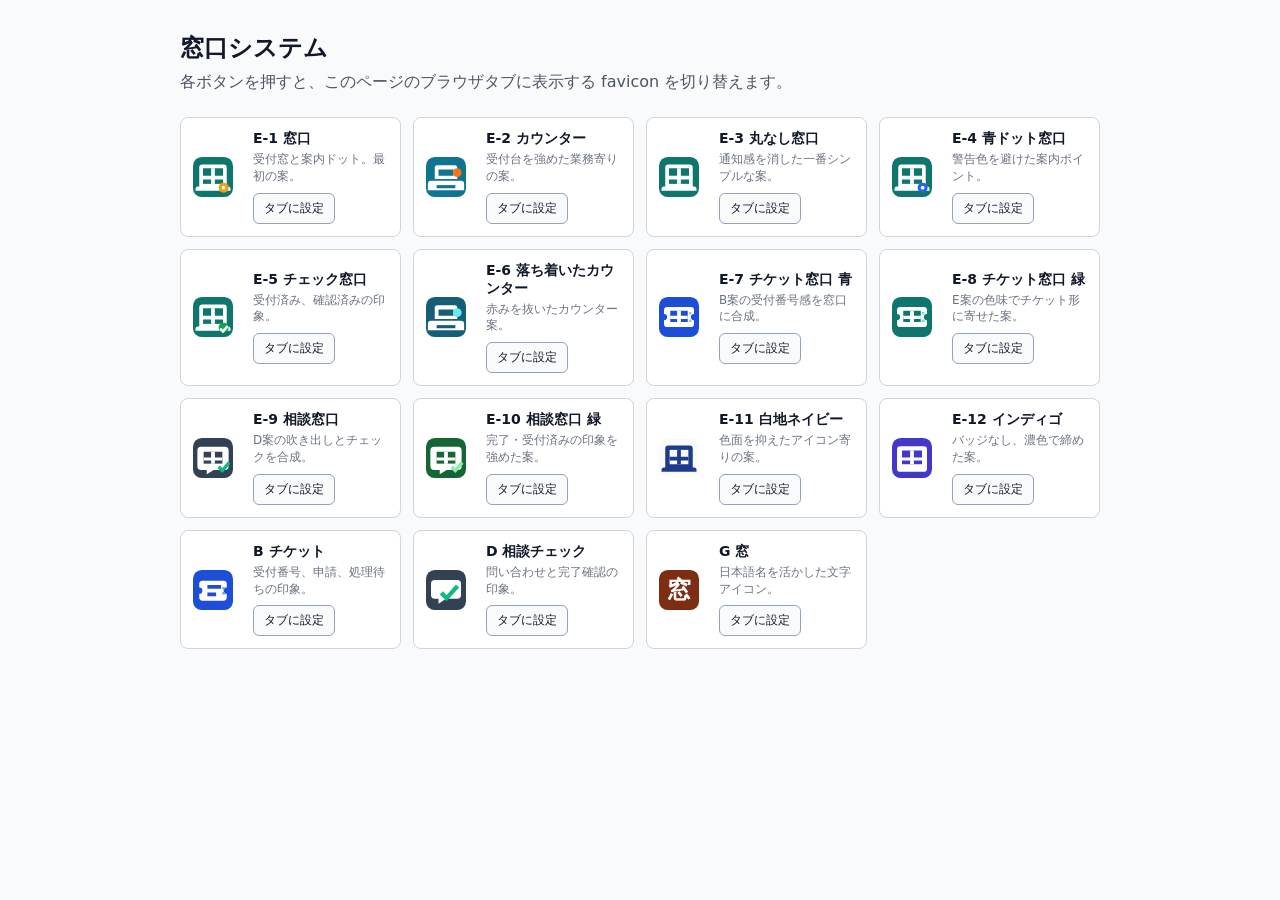
==== madoguchi-favicon/tab-favicon-sample.html @ e699e1a5 "Add Madoguchi favicon assets" ====
<!doctype html>
<html lang="ja">
  <head>
    <meta charset="utf-8">
    <meta name="viewport" content="width=device-width, initial-scale=1">
    <title>窓口システム favicon サンプル</title>
    <link id="favicon-svg" rel="icon" href="./madoguchi-favicon.svg" type="image/svg+xml">
    <link id="favicon-png" rel="icon" href="./madoguchi-favicon-32.png" sizes="32x32" type="image/png">
    <style>
      :root {
        color-scheme: light;
        font-family: system-ui, -apple-system, BlinkMacSystemFont, "Segoe UI", sans-serif;
        background: #f8fafc;
        color: #111827;
      }

      body {
        margin: 0;
      }

      main {
        max-width: 920px;
        margin: 0 auto;
        padding: 32px 20px;
      }

      h1 {
        margin: 0 0 8px;
        font-size: 24px;
        letter-spacing: 0;
      }

      p {
        margin: 0 0 24px;
        color: #4b5563;
      }

      .grid {
        display: grid;
        grid-template-columns: repeat(auto-fit, minmax(220px, 1fr));
        gap: 12px;
      }

      .option {
        display: grid;
        grid-template-columns: 48px 1fr;
        align-items: center;
        gap: 12px;
        padding: 12px;
        border: 1px solid #d1d5db;
        background: #ffffff;
        border-radius: 8px;
      }

      .option img {
        width: 40px;
        height: 40px;
      }

      .option strong {
        display: block;
        margin-bottom: 3px;
        font-size: 14px;
      }

      .option span {
        display: block;
        color: #6b7280;
        font-size: 12px;
        line-height: 1.4;
      }

      button {
        margin-top: 8px;
        border: 1px solid #94a3b8;
        background: #f8fafc;
        color: #111827;
        border-radius: 6px;
        padding: 6px 10px;
        font: inherit;
        font-size: 12px;
        cursor: pointer;
      }

      button:hover {
        background: #e5e7eb;
      }
    </style>
  </head>
  <body>
    <main>
      <h1>窓口システム</h1>
      <p>各ボタンを押すと、このページのブラウザタブに表示する favicon を切り替えます。</p>

      <section class="grid" aria-label="favicon options">
        <article class="option">
          <img src="./madoguchi-favicon.svg" alt="">
          <div>
            <strong>E-1 窓口</strong>
            <span>受付窓と案内ドット。最初の案。</span>
            <button type="button" data-favicon="./madoguchi-favicon.svg">タブに設定</button>
          </div>
        </article>
        <article class="option">
          <img src="./madoguchi-counter.svg" alt="">
          <div>
            <strong>E-2 カウンター</strong>
            <span>受付台を強めた業務寄りの案。</span>
            <button type="button" data-favicon="./madoguchi-counter.svg">タブに設定</button>
          </div>
        </article>
        <article class="option">
          <img src="./madoguchi-window-clean.svg" alt="">
          <div>
            <strong>E-3 丸なし窓口</strong>
            <span>通知感を消した一番シンプルな案。</span>
            <button type="button" data-favicon="./madoguchi-window-clean.svg">タブに設定</button>
          </div>
        </article>
        <article class="option">
          <img src="./madoguchi-window-blue-dot.svg" alt="">
          <div>
            <strong>E-4 青ドット窓口</strong>
            <span>警告色を避けた案内ポイント。</span>
            <button type="button" data-favicon="./madoguchi-window-blue-dot.svg">タブに設定</button>
          </div>
        </article>
        <article class="option">
          <img src="./madoguchi-window-check.svg" alt="">
          <div>
            <strong>E-5 チェック窓口</strong>
            <span>受付済み、確認済みの印象。</span>
            <button type="button" data-favicon="./madoguchi-window-check.svg">タブに設定</button>
          </div>
        </article>
        <article class="option">
          <img src="./madoguchi-counter-calm.svg" alt="">
          <div>
            <strong>E-6 落ち着いたカウンター</strong>
            <span>赤みを抜いたカウンター案。</span>
            <button type="button" data-favicon="./madoguchi-counter-calm.svg">タブに設定</button>
          </div>
        </article>
        <article class="option">
          <img src="./madoguchi-window-ticket-blue.svg" alt="">
          <div>
            <strong>E-7 チケット窓口 青</strong>
            <span>B案の受付番号感を窓口に合成。</span>
            <button type="button" data-favicon="./madoguchi-window-ticket-blue.svg">タブに設定</button>
          </div>
        </article>
        <article class="option">
          <img src="./madoguchi-window-ticket-teal.svg" alt="">
          <div>
            <strong>E-8 チケット窓口 緑</strong>
            <span>E案の色味でチケット形に寄せた案。</span>
            <button type="button" data-favicon="./madoguchi-window-ticket-teal.svg">タブに設定</button>
          </div>
        </article>
        <article class="option">
          <img src="./madoguchi-window-chat-slate.svg" alt="">
          <div>
            <strong>E-9 相談窓口</strong>
            <span>D案の吹き出しとチェックを合成。</span>
            <button type="button" data-favicon="./madoguchi-window-chat-slate.svg">タブに設定</button>
          </div>
        </article>
        <article class="option">
          <img src="./madoguchi-window-chat-green.svg" alt="">
          <div>
            <strong>E-10 相談窓口 緑</strong>
            <span>完了・受付済みの印象を強めた案。</span>
            <button type="button" data-favicon="./madoguchi-window-chat-green.svg">タブに設定</button>
          </div>
        </article>
        <article class="option">
          <img src="./madoguchi-window-outline-navy.svg" alt="">
          <div>
            <strong>E-11 白地ネイビー</strong>
            <span>色面を抑えたアイコン寄りの案。</span>
            <button type="button" data-favicon="./madoguchi-window-outline-navy.svg">タブに設定</button>
          </div>
        </article>
        <article class="option">
          <img src="./madoguchi-window-solid-indigo.svg" alt="">
          <div>
            <strong>E-12 インディゴ</strong>
            <span>バッジなし、濃色で締めた案。</span>
            <button type="button" data-favicon="./madoguchi-window-solid-indigo.svg">タブに設定</button>
          </div>
        </article>
        <article class="option">
          <img src="./madoguchi-ticket.svg" alt="">
          <div>
            <strong>B チケット</strong>
            <span>受付番号、申請、処理待ちの印象。</span>
            <button type="button" data-favicon="./madoguchi-ticket.svg">タブに設定</button>
          </div>
        </article>
        <article class="option">
          <img src="./madoguchi-chat-check.svg" alt="">
          <div>
            <strong>D 相談チェック</strong>
            <span>問い合わせと完了確認の印象。</span>
            <button type="button" data-favicon="./madoguchi-chat-check.svg">タブに設定</button>
          </div>
        </article>
        <article class="option">
          <img src="./madoguchi-kanji.svg" alt="">
          <div>
            <strong>G 窓</strong>
            <span>日本語名を活かした文字アイコン。</span>
            <button type="button" data-favicon="./madoguchi-kanji.svg">タブに設定</button>
          </div>
        </article>
      </section>
    </main>
    <script>
      const faviconSvg = document.querySelector("#favicon-svg");
      const faviconPng = document.querySelector("#favicon-png");

      document.querySelectorAll("[data-favicon]").forEach((button) => {
        button.addEventListener("click", () => {
          faviconSvg.href = button.dataset.favicon;
          faviconPng.rel = "alternate icon";
        });
      });
    </script>
  </body>
</html>
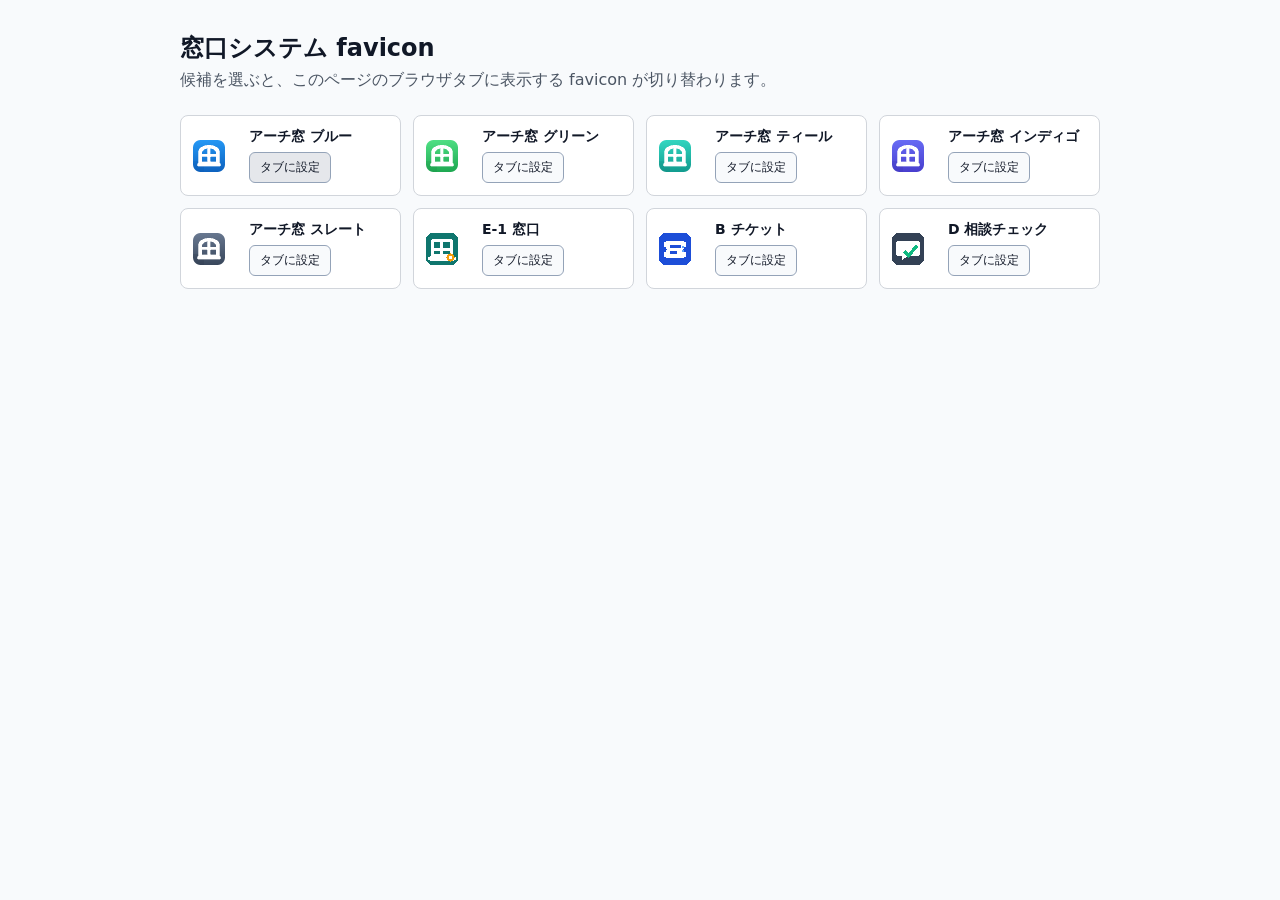
==== commit 4e2c20f1: "Add favicon switcher sample" ====
--- a/madoguchi-favicon/tab-favicon-sample.html
+++ b/madoguchi-favicon/tab-favicon-sample.html
@@ -4,8 +4,7 @@
     <meta charset="utf-8">
     <meta name="viewport" content="width=device-width, initial-scale=1">
     <title>窓口システム favicon サンプル</title>
-    <link id="favicon-svg" rel="icon" href="./madoguchi-favicon.svg" type="image/svg+xml">
-    <link id="favicon-png" rel="icon" href="./madoguchi-favicon-32.png" sizes="32x32" type="image/png">
+    <link id="favicon" rel="icon" href="./madoguchi-arch-window-blue-32.png" sizes="32x32" type="image/png">
     <style>
       :root {
         color-scheme: light;
@@ -25,7 +24,7 @@
       }
 
       h1 {
-        margin: 0 0 8px;
+        margin: 0 0 6px;
         font-size: 24px;
         letter-spacing: 0;
       }
@@ -37,192 +36,124 @@
 
       .grid {
         display: grid;
-        grid-template-columns: repeat(auto-fit, minmax(220px, 1fr));
+        grid-template-columns: repeat(auto-fit, minmax(210px, 1fr));
         gap: 12px;
       }
 
       .option {
         display: grid;
-        grid-template-columns: 48px 1fr;
+        grid-template-columns: 44px 1fr;
         align-items: center;
         gap: 12px;
         padding: 12px;
         border: 1px solid #d1d5db;
+        border-radius: 8px;
         background: #ffffff;
-        border-radius: 8px;
       }
 
       .option img {
-        width: 40px;
-        height: 40px;
+        width: 32px;
+        height: 32px;
+        image-rendering: auto;
       }
 
       .option strong {
         display: block;
-        margin-bottom: 3px;
+        margin-bottom: 6px;
         font-size: 14px;
       }
 
-      .option span {
-        display: block;
-        color: #6b7280;
+      button {
+        border: 1px solid #94a3b8;
+        border-radius: 6px;
+        background: #f8fafc;
+        color: #111827;
+        cursor: pointer;
+        font: inherit;
         font-size: 12px;
-        line-height: 1.4;
+        padding: 6px 10px;
       }
 
-      button {
-        margin-top: 8px;
-        border: 1px solid #94a3b8;
-        background: #f8fafc;
-        color: #111827;
-        border-radius: 6px;
-        padding: 6px 10px;
-        font: inherit;
-        font-size: 12px;
-        cursor: pointer;
-      }
-
-      button:hover {
+      button:hover,
+      button[aria-pressed="true"] {
         background: #e5e7eb;
       }
     </style>
   </head>
   <body>
     <main>
-      <h1>窓口システム</h1>
-      <p>各ボタンを押すと、このページのブラウザタブに表示する favicon を切り替えます。</p>
+      <h1>窓口システム favicon</h1>
+      <p>候補を選ぶと、このページのブラウザタブに表示する favicon が切り替わります。</p>
 
-      <section class="grid" aria-label="favicon options">
+      <section class="grid" aria-label="favicon candidates">
         <article class="option">
-          <img src="./madoguchi-favicon.svg" alt="">
+          <img src="./madoguchi-arch-window-blue-32.png" alt="">
           <div>
-            <strong>E-1 窓口</strong>
-            <span>受付窓と案内ドット。最初の案。</span>
-            <button type="button" data-favicon="./madoguchi-favicon.svg">タブに設定</button>
+            <strong>アーチ窓 ブルー</strong>
+            <button type="button" data-favicon="./madoguchi-arch-window-blue-32.png" aria-pressed="true">タブに設定</button>
           </div>
         </article>
         <article class="option">
-          <img src="./madoguchi-counter.svg" alt="">
+          <img src="./madoguchi-arch-window-green-32.png" alt="">
           <div>
-            <strong>E-2 カウンター</strong>
-            <span>受付台を強めた業務寄りの案。</span>
-            <button type="button" data-favicon="./madoguchi-counter.svg">タブに設定</button>
+            <strong>アーチ窓 グリーン</strong>
+            <button type="button" data-favicon="./madoguchi-arch-window-green-32.png" aria-pressed="false">タブに設定</button>
           </div>
         </article>
         <article class="option">
-          <img src="./madoguchi-window-clean.svg" alt="">
+          <img src="./madoguchi-arch-window-teal-32.png" alt="">
           <div>
-            <strong>E-3 丸なし窓口</strong>
-            <span>通知感を消した一番シンプルな案。</span>
-            <button type="button" data-favicon="./madoguchi-window-clean.svg">タブに設定</button>
+            <strong>アーチ窓 ティール</strong>
+            <button type="button" data-favicon="./madoguchi-arch-window-teal-32.png" aria-pressed="false">タブに設定</button>
           </div>
         </article>
         <article class="option">
-          <img src="./madoguchi-window-blue-dot.svg" alt="">
+          <img src="./madoguchi-arch-window-indigo-32.png" alt="">
           <div>
-            <strong>E-4 青ドット窓口</strong>
-            <span>警告色を避けた案内ポイント。</span>
-            <button type="button" data-favicon="./madoguchi-window-blue-dot.svg">タブに設定</button>
+            <strong>アーチ窓 インディゴ</strong>
+            <button type="button" data-favicon="./madoguchi-arch-window-indigo-32.png" aria-pressed="false">タブに設定</button>
           </div>
         </article>
         <article class="option">
-          <img src="./madoguchi-window-check.svg" alt="">
+          <img src="./madoguchi-arch-window-slate-32.png" alt="">
           <div>
-            <strong>E-5 チェック窓口</strong>
-            <span>受付済み、確認済みの印象。</span>
-            <button type="button" data-favicon="./madoguchi-window-check.svg">タブに設定</button>
+            <strong>アーチ窓 スレート</strong>
+            <button type="button" data-favicon="./madoguchi-arch-window-slate-32.png" aria-pressed="false">タブに設定</button>
           </div>
         </article>
         <article class="option">
-          <img src="./madoguchi-counter-calm.svg" alt="">
+          <img src="./madoguchi-e1-window-32.png" alt="">
           <div>
-            <strong>E-6 落ち着いたカウンター</strong>
-            <span>赤みを抜いたカウンター案。</span>
-            <button type="button" data-favicon="./madoguchi-counter-calm.svg">タブに設定</button>
+            <strong>E-1 窓口</strong>
+            <button type="button" data-favicon="./madoguchi-e1-window-32.png" aria-pressed="false">タブに設定</button>
           </div>
         </article>
         <article class="option">
-          <img src="./madoguchi-window-ticket-blue.svg" alt="">
+          <img src="./madoguchi-b-ticket-32.png" alt="">
           <div>
-            <strong>E-7 チケット窓口 青</strong>
-            <span>B案の受付番号感を窓口に合成。</span>
-            <button type="button" data-favicon="./madoguchi-window-ticket-blue.svg">タブに設定</button>
+            <strong>B チケット</strong>
+            <button type="button" data-favicon="./madoguchi-b-ticket-32.png" aria-pressed="false">タブに設定</button>
           </div>
         </article>
         <article class="option">
-          <img src="./madoguchi-window-ticket-teal.svg" alt="">
-          <div>
-            <strong>E-8 チケット窓口 緑</strong>
-            <span>E案の色味でチケット形に寄せた案。</span>
-            <button type="button" data-favicon="./madoguchi-window-ticket-teal.svg">タブに設定</button>
-          </div>
-        </article>
-        <article class="option">
-          <img src="./madoguchi-window-chat-slate.svg" alt="">
-          <div>
-            <strong>E-9 相談窓口</strong>
-            <span>D案の吹き出しとチェックを合成。</span>
-            <button type="button" data-favicon="./madoguchi-window-chat-slate.svg">タブに設定</button>
-          </div>
-        </article>
-        <article class="option">
-          <img src="./madoguchi-window-chat-green.svg" alt="">
-          <div>
-            <strong>E-10 相談窓口 緑</strong>
-            <span>完了・受付済みの印象を強めた案。</span>
-            <button type="button" data-favicon="./madoguchi-window-chat-green.svg">タブに設定</button>
-          </div>
-        </article>
-        <article class="option">
-          <img src="./madoguchi-window-outline-navy.svg" alt="">
-          <div>
-            <strong>E-11 白地ネイビー</strong>
-            <span>色面を抑えたアイコン寄りの案。</span>
-            <button type="button" data-favicon="./madoguchi-window-outline-navy.svg">タブに設定</button>
-          </div>
-        </article>
-        <article class="option">
-          <img src="./madoguchi-window-solid-indigo.svg" alt="">
-          <div>
-            <strong>E-12 インディゴ</strong>
-            <span>バッジなし、濃色で締めた案。</span>
-            <button type="button" data-favicon="./madoguchi-window-solid-indigo.svg">タブに設定</button>
-          </div>
-        </article>
-        <article class="option">
-          <img src="./madoguchi-ticket.svg" alt="">
-          <div>
-            <strong>B チケット</strong>
-            <span>受付番号、申請、処理待ちの印象。</span>
-            <button type="button" data-favicon="./madoguchi-ticket.svg">タブに設定</button>
-          </div>
-        </article>
-        <article class="option">
-          <img src="./madoguchi-chat-check.svg" alt="">
+          <img src="./madoguchi-d-chat-check-32.png" alt="">
           <div>
             <strong>D 相談チェック</strong>
-            <span>問い合わせと完了確認の印象。</span>
-            <button type="button" data-favicon="./madoguchi-chat-check.svg">タブに設定</button>
-          </div>
-        </article>
-        <article class="option">
-          <img src="./madoguchi-kanji.svg" alt="">
-          <div>
-            <strong>G 窓</strong>
-            <span>日本語名を活かした文字アイコン。</span>
-            <button type="button" data-favicon="./madoguchi-kanji.svg">タブに設定</button>
+            <button type="button" data-favicon="./madoguchi-d-chat-check-32.png" aria-pressed="false">タブに設定</button>
           </div>
         </article>
       </section>
     </main>
     <script>
-      const faviconSvg = document.querySelector("#favicon-svg");
-      const faviconPng = document.querySelector("#favicon-png");
+      const favicon = document.querySelector("#favicon");
+      const buttons = Array.from(document.querySelectorAll("[data-favicon]"));
 
-      document.querySelectorAll("[data-favicon]").forEach((button) => {
+      buttons.forEach((button) => {
         button.addEventListener("click", () => {
-          faviconSvg.href = button.dataset.favicon;
-          faviconPng.rel = "alternate icon";
+          favicon.href = button.dataset.favicon;
+          buttons.forEach((item) => {
+            item.setAttribute("aria-pressed", String(item === button));
+          });
         });
       });
     </script>
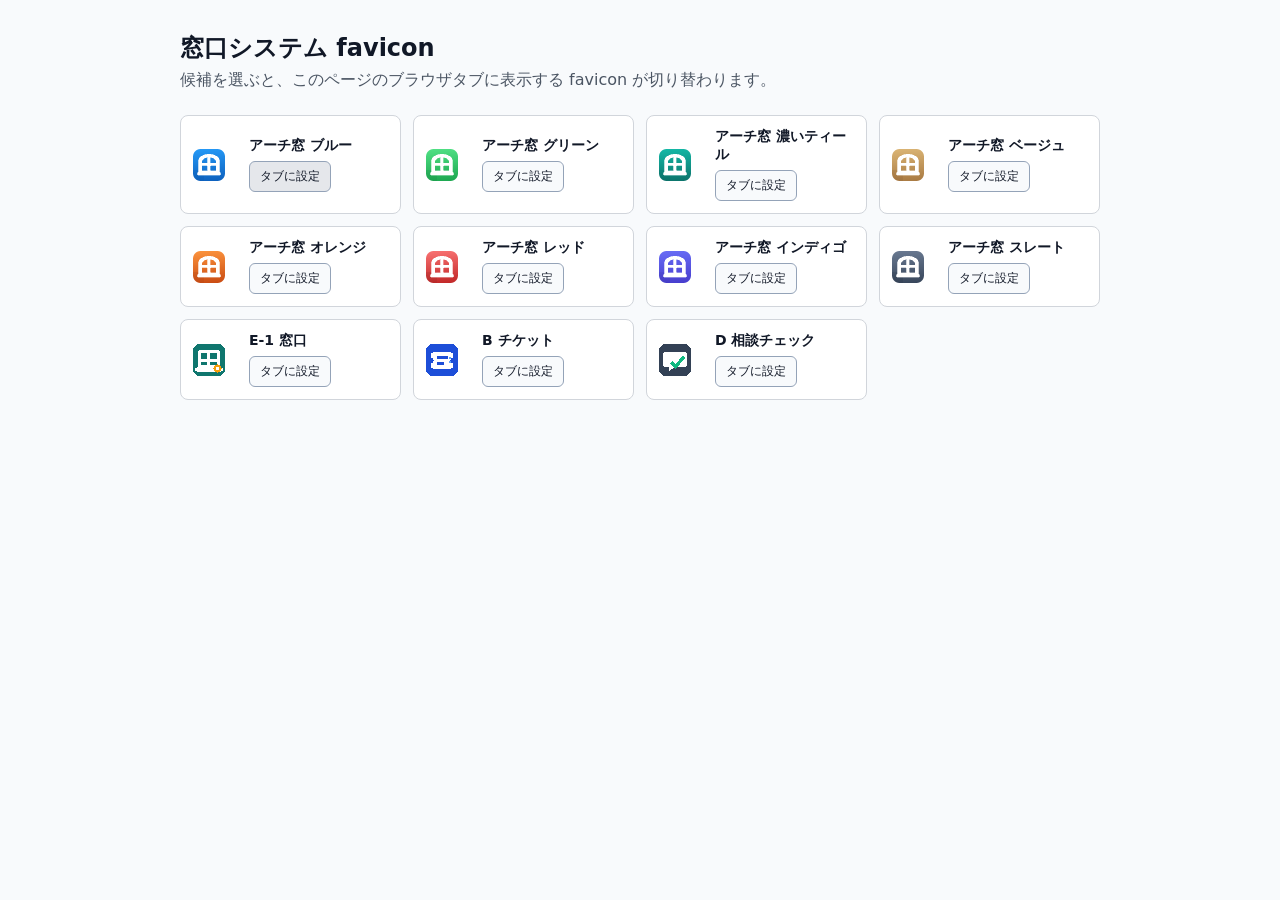
==== commit d11d573e: "Add warm favicon color variants" ====
--- a/madoguchi-favicon/tab-favicon-sample.html
+++ b/madoguchi-favicon/tab-favicon-sample.html
@@ -103,8 +103,29 @@
         <article class="option">
           <img src="./madoguchi-arch-window-teal-32.png" alt="">
           <div>
-            <strong>アーチ窓 ティール</strong>
+            <strong>アーチ窓 濃いティール</strong>
             <button type="button" data-favicon="./madoguchi-arch-window-teal-32.png" aria-pressed="false">タブに設定</button>
+          </div>
+        </article>
+        <article class="option">
+          <img src="./madoguchi-arch-window-beige-32.png" alt="">
+          <div>
+            <strong>アーチ窓 ベージュ</strong>
+            <button type="button" data-favicon="./madoguchi-arch-window-beige-32.png" aria-pressed="false">タブに設定</button>
+          </div>
+        </article>
+        <article class="option">
+          <img src="./madoguchi-arch-window-orange-32.png" alt="">
+          <div>
+            <strong>アーチ窓 オレンジ</strong>
+            <button type="button" data-favicon="./madoguchi-arch-window-orange-32.png" aria-pressed="false">タブに設定</button>
+          </div>
+        </article>
+        <article class="option">
+          <img src="./madoguchi-arch-window-red-32.png" alt="">
+          <div>
+            <strong>アーチ窓 レッド</strong>
+            <button type="button" data-favicon="./madoguchi-arch-window-red-32.png" aria-pressed="false">タブに設定</button>
           </div>
         </article>
         <article class="option">
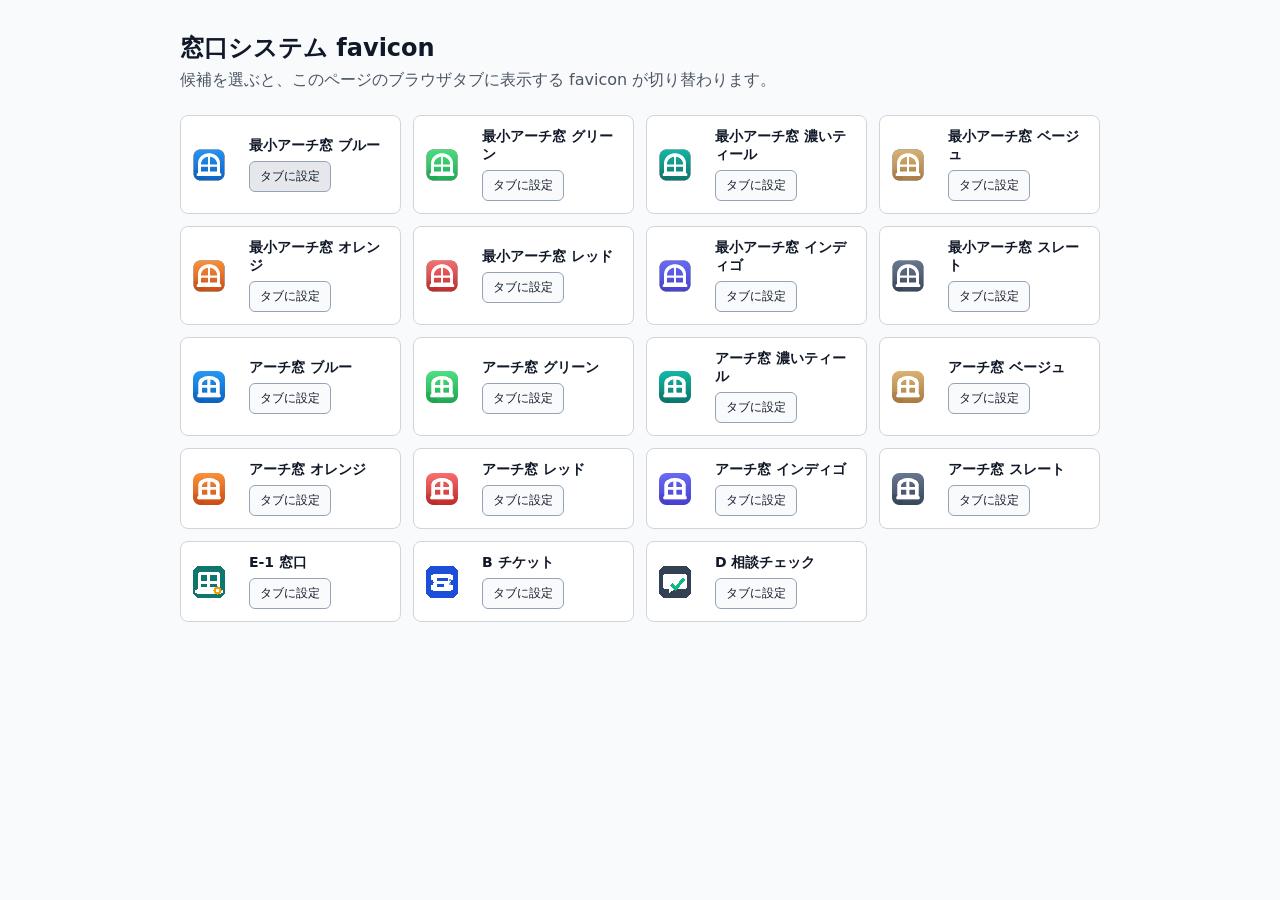
==== commit 8b48cca1: "Add minimal arch favicon color variants" ====
--- a/madoguchi-favicon/tab-favicon-sample.html
+++ b/madoguchi-favicon/tab-favicon-sample.html
@@ -4,7 +4,7 @@
     <meta charset="utf-8">
     <meta name="viewport" content="width=device-width, initial-scale=1">
     <title>窓口システム favicon サンプル</title>
-    <link id="favicon" rel="icon" href="./madoguchi-arch-window-blue-32.png" sizes="32x32" type="image/png">
+    <link id="favicon" rel="icon" href="./madoguchi-minimal-arch-blue-32.png" sizes="32x32" type="image/png">
     <style>
       :root {
         color-scheme: light;
@@ -87,10 +87,66 @@
 
       <section class="grid" aria-label="favicon candidates">
         <article class="option">
+          <img src="./madoguchi-minimal-arch-blue-32.png" alt="">
+          <div>
+            <strong>最小アーチ窓 ブルー</strong>
+            <button type="button" data-favicon="./madoguchi-minimal-arch-blue-32.png" aria-pressed="true">タブに設定</button>
+          </div>
+        </article>
+        <article class="option">
+          <img src="./madoguchi-minimal-arch-green-32.png" alt="">
+          <div>
+            <strong>最小アーチ窓 グリーン</strong>
+            <button type="button" data-favicon="./madoguchi-minimal-arch-green-32.png" aria-pressed="false">タブに設定</button>
+          </div>
+        </article>
+        <article class="option">
+          <img src="./madoguchi-minimal-arch-teal-32.png" alt="">
+          <div>
+            <strong>最小アーチ窓 濃いティール</strong>
+            <button type="button" data-favicon="./madoguchi-minimal-arch-teal-32.png" aria-pressed="false">タブに設定</button>
+          </div>
+        </article>
+        <article class="option">
+          <img src="./madoguchi-minimal-arch-beige-32.png" alt="">
+          <div>
+            <strong>最小アーチ窓 ベージュ</strong>
+            <button type="button" data-favicon="./madoguchi-minimal-arch-beige-32.png" aria-pressed="false">タブに設定</button>
+          </div>
+        </article>
+        <article class="option">
+          <img src="./madoguchi-minimal-arch-orange-32.png" alt="">
+          <div>
+            <strong>最小アーチ窓 オレンジ</strong>
+            <button type="button" data-favicon="./madoguchi-minimal-arch-orange-32.png" aria-pressed="false">タブに設定</button>
+          </div>
+        </article>
+        <article class="option">
+          <img src="./madoguchi-minimal-arch-red-32.png" alt="">
+          <div>
+            <strong>最小アーチ窓 レッド</strong>
+            <button type="button" data-favicon="./madoguchi-minimal-arch-red-32.png" aria-pressed="false">タブに設定</button>
+          </div>
+        </article>
+        <article class="option">
+          <img src="./madoguchi-minimal-arch-indigo-32.png" alt="">
+          <div>
+            <strong>最小アーチ窓 インディゴ</strong>
+            <button type="button" data-favicon="./madoguchi-minimal-arch-indigo-32.png" aria-pressed="false">タブに設定</button>
+          </div>
+        </article>
+        <article class="option">
+          <img src="./madoguchi-minimal-arch-slate-32.png" alt="">
+          <div>
+            <strong>最小アーチ窓 スレート</strong>
+            <button type="button" data-favicon="./madoguchi-minimal-arch-slate-32.png" aria-pressed="false">タブに設定</button>
+          </div>
+        </article>
+        <article class="option">
           <img src="./madoguchi-arch-window-blue-32.png" alt="">
           <div>
             <strong>アーチ窓 ブルー</strong>
-            <button type="button" data-favicon="./madoguchi-arch-window-blue-32.png" aria-pressed="true">タブに設定</button>
+            <button type="button" data-favicon="./madoguchi-arch-window-blue-32.png" aria-pressed="false">タブに設定</button>
           </div>
         </article>
         <article class="option">
